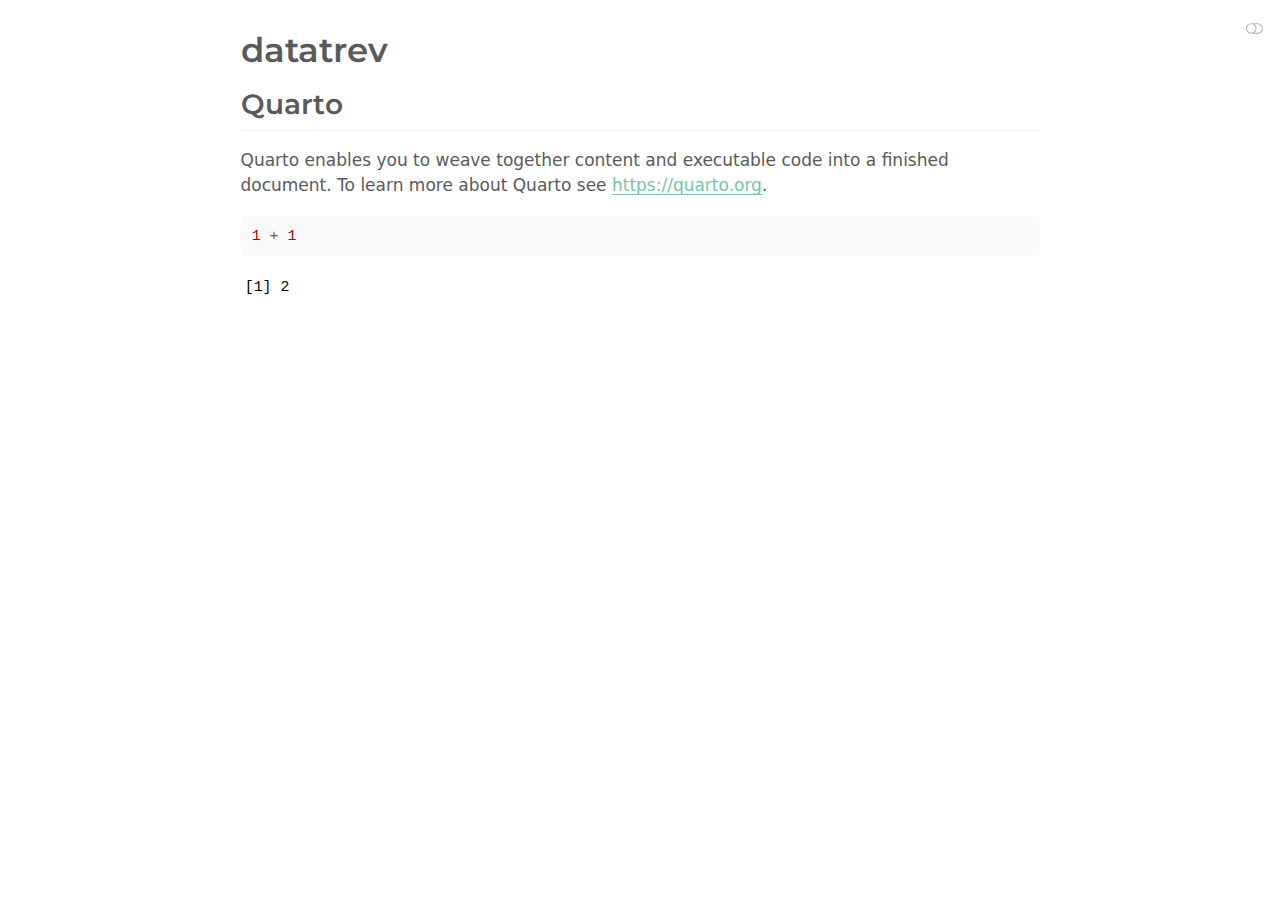
==== datatrev.html @ c45543c0 "Built site for gh-pages" ====
<!DOCTYPE html>
<html xmlns="http://www.w3.org/1999/xhtml" lang="en" xml:lang="en"><head>

<meta charset="utf-8">
<meta name="generator" content="quarto-1.4.553">

<meta name="viewport" content="width=device-width, initial-scale=1.0, user-scalable=yes">


<title>datatrev</title>
<style>
code{white-space: pre-wrap;}
span.smallcaps{font-variant: small-caps;}
div.columns{display: flex; gap: min(4vw, 1.5em);}
div.column{flex: auto; overflow-x: auto;}
div.hanging-indent{margin-left: 1.5em; text-indent: -1.5em;}
ul.task-list{list-style: none;}
ul.task-list li input[type="checkbox"] {
  width: 0.8em;
  margin: 0 0.8em 0.2em -1em; /* quarto-specific, see https://github.com/quarto-dev/quarto-cli/issues/4556 */ 
  vertical-align: middle;
}
/* CSS for syntax highlighting */
pre > code.sourceCode { white-space: pre; position: relative; }
pre > code.sourceCode > span { line-height: 1.25; }
pre > code.sourceCode > span:empty { height: 1.2em; }
.sourceCode { overflow: visible; }
code.sourceCode > span { color: inherit; text-decoration: inherit; }
div.sourceCode { margin: 1em 0; }
pre.sourceCode { margin: 0; }
@media screen {
div.sourceCode { overflow: auto; }
}
@media print {
pre > code.sourceCode { white-space: pre-wrap; }
pre > code.sourceCode > span { text-indent: -5em; padding-left: 5em; }
}
pre.numberSource code
  { counter-reset: source-line 0; }
pre.numberSource code > span
  { position: relative; left: -4em; counter-increment: source-line; }
pre.numberSource code > span > a:first-child::before
  { content: counter(source-line);
    position: relative; left: -1em; text-align: right; vertical-align: baseline;
    border: none; display: inline-block;
    -webkit-touch-callout: none; -webkit-user-select: none;
    -khtml-user-select: none; -moz-user-select: none;
    -ms-user-select: none; user-select: none;
    padding: 0 4px; width: 4em;
  }
pre.numberSource { margin-left: 3em;  padding-left: 4px; }
div.sourceCode
  {   }
@media screen {
pre > code.sourceCode > span > a:first-child::before { text-decoration: underline; }
}
</style>


<script src="site_libs/quarto-nav/quarto-nav.js"></script>
<script src="site_libs/clipboard/clipboard.min.js"></script>
<script src="site_libs/quarto-search/autocomplete.umd.js"></script>
<script src="site_libs/quarto-search/fuse.min.js"></script>
<script src="site_libs/quarto-search/quarto-search.js"></script>
<meta name="quarto:offset" content="./">
<script src="site_libs/quarto-html/quarto.js"></script>
<script src="site_libs/quarto-html/popper.min.js"></script>
<script src="site_libs/quarto-html/tippy.umd.min.js"></script>
<script src="site_libs/quarto-html/anchor.min.js"></script>
<link href="site_libs/quarto-html/tippy.css" rel="stylesheet">
<link href="site_libs/quarto-html/quarto-syntax-highlighting.css" rel="stylesheet" class="quarto-color-scheme" id="quarto-text-highlighting-styles">
<link href="site_libs/quarto-html/quarto-syntax-highlighting-dark.css" rel="prefetch" class="quarto-color-scheme quarto-color-alternate" id="quarto-text-highlighting-styles">
<script src="site_libs/bootstrap/bootstrap.min.js"></script>
<link href="site_libs/bootstrap/bootstrap-icons.css" rel="stylesheet">
<link href="site_libs/bootstrap/bootstrap.min.css" rel="stylesheet" class="quarto-color-scheme" id="quarto-bootstrap" data-mode="light">
<link href="site_libs/bootstrap/bootstrap-dark.min.css" rel="prefetch" class="quarto-color-scheme quarto-color-alternate" id="quarto-bootstrap" data-mode="dark">
<script id="quarto-search-options" type="application/json">{
  "location": "sidebar",
  "copy-button": false,
  "collapse-after": 3,
  "panel-placement": "start",
  "type": "textbox",
  "limit": 50,
  "keyboard-shortcut": [
    "f",
    "/",
    "s"
  ],
  "show-item-context": false,
  "language": {
    "search-no-results-text": "No results",
    "search-matching-documents-text": "matching documents",
    "search-copy-link-title": "Copy link to search",
    "search-hide-matches-text": "Hide additional matches",
    "search-more-match-text": "more match in this document",
    "search-more-matches-text": "more matches in this document",
    "search-clear-button-title": "Clear",
    "search-text-placeholder": "",
    "search-detached-cancel-button-title": "Cancel",
    "search-submit-button-title": "Submit",
    "search-label": "Search"
  }
}</script>


</head>

<body class="fullcontent">

<div id="quarto-search-results"></div>
<!-- content -->
<div id="quarto-content" class="quarto-container page-columns page-rows-contents page-layout-article">
<!-- sidebar -->
<!-- margin-sidebar -->
    
<!-- main -->
<main class="content" id="quarto-document-content">

<header id="title-block-header" class="quarto-title-block default">
<div class="quarto-title">
<h1 class="title">datatrev</h1>
</div>



<div class="quarto-title-meta">

    
  
    
  </div>
  


</header>


<section id="quarto" class="level2">
<h2 class="anchored" data-anchor-id="quarto">Quarto</h2>
<p>Quarto enables you to weave together content and executable code into a finished document. To learn more about Quarto see <a href="https://quarto.org" class="uri">https://quarto.org</a>.</p>
<div class="cell">
<div class="sourceCode cell-code" id="cb1"><pre class="sourceCode r code-with-copy"><code class="sourceCode r"><span id="cb1-1"><a href="#cb1-1" aria-hidden="true" tabindex="-1"></a><span class="dv">1</span> <span class="sc">+</span> <span class="dv">1</span></span></code><button title="Copy to Clipboard" class="code-copy-button"><i class="bi"></i></button></pre></div>
<div class="cell-output cell-output-stdout">
<pre><code>[1] 2</code></pre>
</div>
</div>


</section>

</main> <!-- /main -->
<script id="quarto-html-after-body" type="application/javascript">
window.document.addEventListener("DOMContentLoaded", function (event) {
  const toggleBodyColorMode = (bsSheetEl) => {
    const mode = bsSheetEl.getAttribute("data-mode");
    const bodyEl = window.document.querySelector("body");
    if (mode === "dark") {
      bodyEl.classList.add("quarto-dark");
      bodyEl.classList.remove("quarto-light");
    } else {
      bodyEl.classList.add("quarto-light");
      bodyEl.classList.remove("quarto-dark");
    }
  }
  const toggleBodyColorPrimary = () => {
    const bsSheetEl = window.document.querySelector("link#quarto-bootstrap");
    if (bsSheetEl) {
      toggleBodyColorMode(bsSheetEl);
    }
  }
  toggleBodyColorPrimary();  
  const disableStylesheet = (stylesheets) => {
    for (let i=0; i < stylesheets.length; i++) {
      const stylesheet = stylesheets[i];
      stylesheet.rel = 'prefetch';
    }
  }
  const enableStylesheet = (stylesheets) => {
    for (let i=0; i < stylesheets.length; i++) {
      const stylesheet = stylesheets[i];
      stylesheet.rel = 'stylesheet';
    }
  }
  const manageTransitions = (selector, allowTransitions) => {
    const els = window.document.querySelectorAll(selector);
    for (let i=0; i < els.length; i++) {
      const el = els[i];
      if (allowTransitions) {
        el.classList.remove('notransition');
      } else {
        el.classList.add('notransition');
      }
    }
  }
  const toggleGiscusIfUsed = (isAlternate, darkModeDefault) => {
    const baseTheme = document.querySelector('#giscus-base-theme')?.value ?? 'light';
    const alternateTheme = document.querySelector('#giscus-alt-theme')?.value ?? 'dark';
    let newTheme = '';
    if(darkModeDefault) {
      newTheme = isAlternate ? baseTheme : alternateTheme;
    } else {
      newTheme = isAlternate ? alternateTheme : baseTheme;
    }
    const changeGiscusTheme = () => {
      // From: https://github.com/giscus/giscus/issues/336
      const sendMessage = (message) => {
        const iframe = document.querySelector('iframe.giscus-frame');
        if (!iframe) return;
        iframe.contentWindow.postMessage({ giscus: message }, 'https://giscus.app');
      }
      sendMessage({
        setConfig: {
          theme: newTheme
        }
      });
    }
    const isGiscussLoaded = window.document.querySelector('iframe.giscus-frame') !== null;
    if (isGiscussLoaded) {
      changeGiscusTheme();
    }
  }
  const toggleColorMode = (alternate) => {
    // Switch the stylesheets
    const alternateStylesheets = window.document.querySelectorAll('link.quarto-color-scheme.quarto-color-alternate');
    manageTransitions('#quarto-margin-sidebar .nav-link', false);
    if (alternate) {
      enableStylesheet(alternateStylesheets);
      for (const sheetNode of alternateStylesheets) {
        if (sheetNode.id === "quarto-bootstrap") {
          toggleBodyColorMode(sheetNode);
        }
      }
    } else {
      disableStylesheet(alternateStylesheets);
      toggleBodyColorPrimary();
    }
    manageTransitions('#quarto-margin-sidebar .nav-link', true);
    // Switch the toggles
    const toggles = window.document.querySelectorAll('.quarto-color-scheme-toggle');
    for (let i=0; i < toggles.length; i++) {
      const toggle = toggles[i];
      if (toggle) {
        if (alternate) {
          toggle.classList.add("alternate");     
        } else {
          toggle.classList.remove("alternate");
        }
      }
    }
    // Hack to workaround the fact that safari doesn't
    // properly recolor the scrollbar when toggling (#1455)
    if (navigator.userAgent.indexOf('Safari') > 0 && navigator.userAgent.indexOf('Chrome') == -1) {
      manageTransitions("body", false);
      window.scrollTo(0, 1);
      setTimeout(() => {
        window.scrollTo(0, 0);
        manageTransitions("body", true);
      }, 40);  
    }
  }
  const isFileUrl = () => { 
    return window.location.protocol === 'file:';
  }
  const hasAlternateSentinel = () => {  
    let styleSentinel = getColorSchemeSentinel();
    if (styleSentinel !== null) {
      return styleSentinel === "alternate";
    } else {
      return false;
    }
  }
  const setStyleSentinel = (alternate) => {
    const value = alternate ? "alternate" : "default";
    if (!isFileUrl()) {
      window.localStorage.setItem("quarto-color-scheme", value);
    } else {
      localAlternateSentinel = value;
    }
  }
  const getColorSchemeSentinel = () => {
    if (!isFileUrl()) {
      const storageValue = window.localStorage.getItem("quarto-color-scheme");
      return storageValue != null ? storageValue : localAlternateSentinel;
    } else {
      return localAlternateSentinel;
    }
  }
  const darkModeDefault = false;
  let localAlternateSentinel = darkModeDefault ? 'alternate' : 'default';
  // Dark / light mode switch
  window.quartoToggleColorScheme = () => {
    // Read the current dark / light value 
    let toAlternate = !hasAlternateSentinel();
    toggleColorMode(toAlternate);
    setStyleSentinel(toAlternate);
    toggleGiscusIfUsed(toAlternate, darkModeDefault);
  };
  // Ensure there is a toggle, if there isn't float one in the top right
  if (window.document.querySelector('.quarto-color-scheme-toggle') === null) {
    const a = window.document.createElement('a');
    a.classList.add('top-right');
    a.classList.add('quarto-color-scheme-toggle');
    a.href = "";
    a.onclick = function() { try { window.quartoToggleColorScheme(); } catch {} return false; };
    const i = window.document.createElement("i");
    i.classList.add('bi');
    a.appendChild(i);
    window.document.body.appendChild(a);
  }
  // Switch to dark mode if need be
  if (hasAlternateSentinel()) {
    toggleColorMode(true);
  } else {
    toggleColorMode(false);
  }
  const icon = "";
  const anchorJS = new window.AnchorJS();
  anchorJS.options = {
    placement: 'right',
    icon: icon
  };
  anchorJS.add('.anchored');
  const isCodeAnnotation = (el) => {
    for (const clz of el.classList) {
      if (clz.startsWith('code-annotation-')) {                     
        return true;
      }
    }
    return false;
  }
  const clipboard = new window.ClipboardJS('.code-copy-button', {
    text: function(trigger) {
      const codeEl = trigger.previousElementSibling.cloneNode(true);
      for (const childEl of codeEl.children) {
        if (isCodeAnnotation(childEl)) {
          childEl.remove();
        }
      }
      return codeEl.innerText;
    }
  });
  clipboard.on('success', function(e) {
    // button target
    const button = e.trigger;
    // don't keep focus
    button.blur();
    // flash "checked"
    button.classList.add('code-copy-button-checked');
    var currentTitle = button.getAttribute("title");
    button.setAttribute("title", "Copied!");
    let tooltip;
    if (window.bootstrap) {
      button.setAttribute("data-bs-toggle", "tooltip");
      button.setAttribute("data-bs-placement", "left");
      button.setAttribute("data-bs-title", "Copied!");
      tooltip = new bootstrap.Tooltip(button, 
        { trigger: "manual", 
          customClass: "code-copy-button-tooltip",
          offset: [0, -8]});
      tooltip.show();    
    }
    setTimeout(function() {
      if (tooltip) {
        tooltip.hide();
        button.removeAttribute("data-bs-title");
        button.removeAttribute("data-bs-toggle");
        button.removeAttribute("data-bs-placement");
      }
      button.setAttribute("title", currentTitle);
      button.classList.remove('code-copy-button-checked');
    }, 1000);
    // clear code selection
    e.clearSelection();
  });
    var localhostRegex = new RegExp(/^(?:http|https):\/\/localhost\:?[0-9]*\//);
    var mailtoRegex = new RegExp(/^mailto:/);
      var filterRegex = new RegExp("https:\/\/LosChill\.github\.io\/datatrev\/");
    var isInternal = (href) => {
        return filterRegex.test(href) || localhostRegex.test(href) || mailtoRegex.test(href);
    }
    // Inspect non-navigation links and adorn them if external
 	var links = window.document.querySelectorAll('a[href]:not(.nav-link):not(.navbar-brand):not(.toc-action):not(.sidebar-link):not(.sidebar-item-toggle):not(.pagination-link):not(.no-external):not([aria-hidden]):not(.dropdown-item):not(.quarto-navigation-tool)');
    for (var i=0; i<links.length; i++) {
      const link = links[i];
      if (!isInternal(link.href)) {
        // undo the damage that might have been done by quarto-nav.js in the case of
        // links that we want to consider external
        if (link.dataset.originalHref !== undefined) {
          link.href = link.dataset.originalHref;
        }
      }
    }
  function tippyHover(el, contentFn, onTriggerFn, onUntriggerFn) {
    const config = {
      allowHTML: true,
      maxWidth: 500,
      delay: 100,
      arrow: false,
      appendTo: function(el) {
          return el.parentElement;
      },
      interactive: true,
      interactiveBorder: 10,
      theme: 'quarto',
      placement: 'bottom-start',
    };
    if (contentFn) {
      config.content = contentFn;
    }
    if (onTriggerFn) {
      config.onTrigger = onTriggerFn;
    }
    if (onUntriggerFn) {
      config.onUntrigger = onUntriggerFn;
    }
    window.tippy(el, config); 
  }
  const noterefs = window.document.querySelectorAll('a[role="doc-noteref"]');
  for (var i=0; i<noterefs.length; i++) {
    const ref = noterefs[i];
    tippyHover(ref, function() {
      // use id or data attribute instead here
      let href = ref.getAttribute('data-footnote-href') || ref.getAttribute('href');
      try { href = new URL(href).hash; } catch {}
      const id = href.replace(/^#\/?/, "");
      const note = window.document.getElementById(id);
      if (note) {
        return note.innerHTML;
      } else {
        return "";
      }
    });
  }
  const xrefs = window.document.querySelectorAll('a.quarto-xref');
  const processXRef = (id, note) => {
    // Strip column container classes
    const stripColumnClz = (el) => {
      el.classList.remove("page-full", "page-columns");
      if (el.children) {
        for (const child of el.children) {
          stripColumnClz(child);
        }
      }
    }
    stripColumnClz(note)
    if (id === null || id.startsWith('sec-')) {
      // Special case sections, only their first couple elements
      const container = document.createElement("div");
      if (note.children && note.children.length > 2) {
        container.appendChild(note.children[0].cloneNode(true));
        for (let i = 1; i < note.children.length; i++) {
          const child = note.children[i];
          if (child.tagName === "P" && child.innerText === "") {
            continue;
          } else {
            container.appendChild(child.cloneNode(true));
            break;
          }
        }
        if (window.Quarto?.typesetMath) {
          window.Quarto.typesetMath(container);
        }
        return container.innerHTML
      } else {
        if (window.Quarto?.typesetMath) {
          window.Quarto.typesetMath(note);
        }
        return note.innerHTML;
      }
    } else {
      // Remove any anchor links if they are present
      const anchorLink = note.querySelector('a.anchorjs-link');
      if (anchorLink) {
        anchorLink.remove();
      }
      if (window.Quarto?.typesetMath) {
        window.Quarto.typesetMath(note);
      }
      // TODO in 1.5, we should make sure this works without a callout special case
      if (note.classList.contains("callout")) {
        return note.outerHTML;
      } else {
        return note.innerHTML;
      }
    }
  }
  for (var i=0; i<xrefs.length; i++) {
    const xref = xrefs[i];
    tippyHover(xref, undefined, function(instance) {
      instance.disable();
      let url = xref.getAttribute('href');
      let hash = undefined; 
      if (url.startsWith('#')) {
        hash = url;
      } else {
        try { hash = new URL(url).hash; } catch {}
      }
      if (hash) {
        const id = hash.replace(/^#\/?/, "");
        const note = window.document.getElementById(id);
        if (note !== null) {
          try {
            const html = processXRef(id, note.cloneNode(true));
            instance.setContent(html);
          } finally {
            instance.enable();
            instance.show();
          }
        } else {
          // See if we can fetch this
          fetch(url.split('#')[0])
          .then(res => res.text())
          .then(html => {
            const parser = new DOMParser();
            const htmlDoc = parser.parseFromString(html, "text/html");
            const note = htmlDoc.getElementById(id);
            if (note !== null) {
              const html = processXRef(id, note);
              instance.setContent(html);
            } 
          }).finally(() => {
            instance.enable();
            instance.show();
          });
        }
      } else {
        // See if we can fetch a full url (with no hash to target)
        // This is a special case and we should probably do some content thinning / targeting
        fetch(url)
        .then(res => res.text())
        .then(html => {
          const parser = new DOMParser();
          const htmlDoc = parser.parseFromString(html, "text/html");
          const note = htmlDoc.querySelector('main.content');
          if (note !== null) {
            // This should only happen for chapter cross references
            // (since there is no id in the URL)
            // remove the first header
            if (note.children.length > 0 && note.children[0].tagName === "HEADER") {
              note.children[0].remove();
            }
            const html = processXRef(null, note);
            instance.setContent(html);
          } 
        }).finally(() => {
          instance.enable();
          instance.show();
        });
      }
    }, function(instance) {
    });
  }
      let selectedAnnoteEl;
      const selectorForAnnotation = ( cell, annotation) => {
        let cellAttr = 'data-code-cell="' + cell + '"';
        let lineAttr = 'data-code-annotation="' +  annotation + '"';
        const selector = 'span[' + cellAttr + '][' + lineAttr + ']';
        return selector;
      }
      const selectCodeLines = (annoteEl) => {
        const doc = window.document;
        const targetCell = annoteEl.getAttribute("data-target-cell");
        const targetAnnotation = annoteEl.getAttribute("data-target-annotation");
        const annoteSpan = window.document.querySelector(selectorForAnnotation(targetCell, targetAnnotation));
        const lines = annoteSpan.getAttribute("data-code-lines").split(",");
        const lineIds = lines.map((line) => {
          return targetCell + "-" + line;
        })
        let top = null;
        let height = null;
        let parent = null;
        if (lineIds.length > 0) {
            //compute the position of the single el (top and bottom and make a div)
            const el = window.document.getElementById(lineIds[0]);
            top = el.offsetTop;
            height = el.offsetHeight;
            parent = el.parentElement.parentElement;
          if (lineIds.length > 1) {
            const lastEl = window.document.getElementById(lineIds[lineIds.length - 1]);
            const bottom = lastEl.offsetTop + lastEl.offsetHeight;
            height = bottom - top;
          }
          if (top !== null && height !== null && parent !== null) {
            // cook up a div (if necessary) and position it 
            let div = window.document.getElementById("code-annotation-line-highlight");
            if (div === null) {
              div = window.document.createElement("div");
              div.setAttribute("id", "code-annotation-line-highlight");
              div.style.position = 'absolute';
              parent.appendChild(div);
            }
            div.style.top = top - 2 + "px";
            div.style.height = height + 4 + "px";
            div.style.left = 0;
            let gutterDiv = window.document.getElementById("code-annotation-line-highlight-gutter");
            if (gutterDiv === null) {
              gutterDiv = window.document.createElement("div");
              gutterDiv.setAttribute("id", "code-annotation-line-highlight-gutter");
              gutterDiv.style.position = 'absolute';
              const codeCell = window.document.getElementById(targetCell);
              const gutter = codeCell.querySelector('.code-annotation-gutter');
              gutter.appendChild(gutterDiv);
            }
            gutterDiv.style.top = top - 2 + "px";
            gutterDiv.style.height = height + 4 + "px";
          }
          selectedAnnoteEl = annoteEl;
        }
      };
      const unselectCodeLines = () => {
        const elementsIds = ["code-annotation-line-highlight", "code-annotation-line-highlight-gutter"];
        elementsIds.forEach((elId) => {
          const div = window.document.getElementById(elId);
          if (div) {
            div.remove();
          }
        });
        selectedAnnoteEl = undefined;
      };
        // Handle positioning of the toggle
    window.addEventListener(
      "resize",
      throttle(() => {
        elRect = undefined;
        if (selectedAnnoteEl) {
          selectCodeLines(selectedAnnoteEl);
        }
      }, 10)
    );
    function throttle(fn, ms) {
    let throttle = false;
    let timer;
      return (...args) => {
        if(!throttle) { // first call gets through
            fn.apply(this, args);
            throttle = true;
        } else { // all the others get throttled
            if(timer) clearTimeout(timer); // cancel #2
            timer = setTimeout(() => {
              fn.apply(this, args);
              timer = throttle = false;
            }, ms);
        }
      };
    }
      // Attach click handler to the DT
      const annoteDls = window.document.querySelectorAll('dt[data-target-cell]');
      for (const annoteDlNode of annoteDls) {
        annoteDlNode.addEventListener('click', (event) => {
          const clickedEl = event.target;
          if (clickedEl !== selectedAnnoteEl) {
            unselectCodeLines();
            const activeEl = window.document.querySelector('dt[data-target-cell].code-annotation-active');
            if (activeEl) {
              activeEl.classList.remove('code-annotation-active');
            }
            selectCodeLines(clickedEl);
            clickedEl.classList.add('code-annotation-active');
          } else {
            // Unselect the line
            unselectCodeLines();
            clickedEl.classList.remove('code-annotation-active');
          }
        });
      }
  const findCites = (el) => {
    const parentEl = el.parentElement;
    if (parentEl) {
      const cites = parentEl.dataset.cites;
      if (cites) {
        return {
          el,
          cites: cites.split(' ')
        };
      } else {
        return findCites(el.parentElement)
      }
    } else {
      return undefined;
    }
  };
  var bibliorefs = window.document.querySelectorAll('a[role="doc-biblioref"]');
  for (var i=0; i<bibliorefs.length; i++) {
    const ref = bibliorefs[i];
    const citeInfo = findCites(ref);
    if (citeInfo) {
      tippyHover(citeInfo.el, function() {
        var popup = window.document.createElement('div');
        citeInfo.cites.forEach(function(cite) {
          var citeDiv = window.document.createElement('div');
          citeDiv.classList.add('hanging-indent');
          citeDiv.classList.add('csl-entry');
          var biblioDiv = window.document.getElementById('ref-' + cite);
          if (biblioDiv) {
            citeDiv.innerHTML = biblioDiv.innerHTML;
          }
          popup.appendChild(citeDiv);
        });
        return popup.innerHTML;
      });
    }
  }
});
</script>
</div> <!-- /content -->




</body></html>
---- site_libs/quarto-html/tippy.css ----
.tippy-box[data-animation=fade][data-state=hidden]{opacity:0}[data-tippy-root]{max-width:calc(100vw - 10px)}.tippy-box{position:relative;background-color:#333;color:#fff;border-radius:4px;font-size:14px;line-height:1.4;white-space:normal;outline:0;transition-property:transform,visibility,opacity}.tippy-box[data-placement^=top]>.tippy-arrow{bottom:0}.tippy-box[data-placement^=top]>.tippy-arrow:before{bottom:-7px;left:0;border-width:8px 8px 0;border-top-color:initial;transform-origin:center top}.tippy-box[data-placement^=bottom]>.tippy-arrow{top:0}.tippy-box[data-placement^=bottom]>.tippy-arrow:before{top:-7px;left:0;border-width:0 8px 8px;border-bottom-color:initial;transform-origin:center bottom}.tippy-box[data-placement^=left]>.tippy-arrow{right:0}.tippy-box[data-placement^=left]>.tippy-arrow:before{border-width:8px 0 8px 8px;border-left-color:initial;right:-7px;transform-origin:center left}.tippy-box[data-placement^=right]>.tippy-arrow{left:0}.tippy-box[data-placement^=right]>.tippy-arrow:before{left:-7px;border-width:8px 8px 8px 0;border-right-color:initial;transform-origin:center right}.tippy-box[data-inertia][data-state=visible]{transition-timing-function:cubic-bezier(.54,1.5,.38,1.11)}.tippy-arrow{width:16px;height:16px;color:#333}.tippy-arrow:before{content:"";position:absolute;border-color:transparent;border-style:solid}.tippy-content{position:relative;padding:5px 9px;z-index:1}
---- site_libs/quarto-html/quarto-syntax-highlighting.css ----
/* quarto syntax highlight colors */
:root {
  --quarto-hl-ot-color: #003B4F;
  --quarto-hl-at-color: #657422;
  --quarto-hl-ss-color: #20794D;
  --quarto-hl-an-color: #5E5E5E;
  --quarto-hl-fu-color: #4758AB;
  --quarto-hl-st-color: #20794D;
  --quarto-hl-cf-color: #003B4F;
  --quarto-hl-op-color: #5E5E5E;
  --quarto-hl-er-color: #AD0000;
  --quarto-hl-bn-color: #AD0000;
  --quarto-hl-al-color: #AD0000;
  --quarto-hl-va-color: #111111;
  --quarto-hl-bu-color: inherit;
  --quarto-hl-ex-color: inherit;
  --quarto-hl-pp-color: #AD0000;
  --quarto-hl-in-color: #5E5E5E;
  --quarto-hl-vs-color: #20794D;
  --quarto-hl-wa-color: #5E5E5E;
  --quarto-hl-do-color: #5E5E5E;
  --quarto-hl-im-color: #00769E;
  --quarto-hl-ch-color: #20794D;
  --quarto-hl-dt-color: #AD0000;
  --quarto-hl-fl-color: #AD0000;
  --quarto-hl-co-color: #5E5E5E;
  --quarto-hl-cv-color: #5E5E5E;
  --quarto-hl-cn-color: #8f5902;
  --quarto-hl-sc-color: #5E5E5E;
  --quarto-hl-dv-color: #AD0000;
  --quarto-hl-kw-color: #003B4F;
}

/* other quarto variables */
:root {
  --quarto-font-monospace: SFMono-Regular, Menlo, Monaco, Consolas, "Liberation Mono", "Courier New", monospace;
}

pre > code.sourceCode > span {
  color: #003B4F;
}

code span {
  color: #003B4F;
}

code.sourceCode > span {
  color: #003B4F;
}

div.sourceCode,
div.sourceCode pre.sourceCode {
  color: #003B4F;
}

code span.ot {
  color: #003B4F;
  font-style: inherit;
}

code span.at {
  color: #657422;
  font-style: inherit;
}

code span.ss {
  color: #20794D;
  font-style: inherit;
}

code span.an {
  color: #5E5E5E;
  font-style: inherit;
}

code span.fu {
  color: #4758AB;
  font-style: inherit;
}

code span.st {
  color: #20794D;
  font-style: inherit;
}

code span.cf {
  color: #003B4F;
  font-style: inherit;
}

code span.op {
  color: #5E5E5E;
  font-style: inherit;
}

code span.er {
  color: #AD0000;
  font-style: inherit;
}

code span.bn {
  color: #AD0000;
  font-style: inherit;
}

code span.al {
  color: #AD0000;
  font-style: inherit;
}

code span.va {
  color: #111111;
  font-style: inherit;
}

code span.bu {
  font-style: inherit;
}

code span.ex {
  font-style: inherit;
}

code span.pp {
  color: #AD0000;
  font-style: inherit;
}

code span.in {
  color: #5E5E5E;
  font-style: inherit;
}

code span.vs {
  color: #20794D;
  font-style: inherit;
}

code span.wa {
  color: #5E5E5E;
  font-style: italic;
}

code span.do {
  color: #5E5E5E;
  font-style: italic;
}

code span.im {
  color: #00769E;
  font-style: inherit;
}

code span.ch {
  color: #20794D;
  font-style: inherit;
}

code span.dt {
  color: #AD0000;
  font-style: inherit;
}

code span.fl {
  color: #AD0000;
  font-style: inherit;
}

code span.co {
  color: #5E5E5E;
  font-style: inherit;
}

code span.cv {
  color: #5E5E5E;
  font-style: italic;
}

code span.cn {
  color: #8f5902;
  font-style: inherit;
}

code span.sc {
  color: #5E5E5E;
  font-style: inherit;
}

code span.dv {
  color: #AD0000;
  font-style: inherit;
}

code span.kw {
  color: #003B4F;
  font-style: inherit;
}

.prevent-inlining {
  content: "</";
}

/*# sourceMappingURL=debc5d5d77c3f9108843748ff7464032.css.map */
---- site_libs/quarto-html/quarto-syntax-highlighting-dark.css ----
/* quarto syntax highlight colors */
:root {
  --quarto-hl-al-color: #f07178;
  --quarto-hl-an-color: #d4d0ab;
  --quarto-hl-at-color: #00e0e0;
  --quarto-hl-bn-color: #d4d0ab;
  --quarto-hl-bu-color: #abe338;
  --quarto-hl-ch-color: #abe338;
  --quarto-hl-co-color: #f8f8f2;
  --quarto-hl-cv-color: #ffd700;
  --quarto-hl-cn-color: #ffd700;
  --quarto-hl-cf-color: #ffa07a;
  --quarto-hl-dt-color: #ffa07a;
  --quarto-hl-dv-color: #d4d0ab;
  --quarto-hl-do-color: #f8f8f2;
  --quarto-hl-er-color: #f07178;
  --quarto-hl-ex-color: #00e0e0;
  --quarto-hl-fl-color: #d4d0ab;
  --quarto-hl-fu-color: #ffa07a;
  --quarto-hl-im-color: #abe338;
  --quarto-hl-in-color: #d4d0ab;
  --quarto-hl-kw-color: #ffa07a;
  --quarto-hl-op-color: #ffa07a;
  --quarto-hl-ot-color: #00e0e0;
  --quarto-hl-pp-color: #dcc6e0;
  --quarto-hl-re-color: #00e0e0;
  --quarto-hl-sc-color: #abe338;
  --quarto-hl-ss-color: #abe338;
  --quarto-hl-st-color: #abe338;
  --quarto-hl-va-color: #00e0e0;
  --quarto-hl-vs-color: #abe338;
  --quarto-hl-wa-color: #dcc6e0;
}

/* other quarto variables */
:root {
  --quarto-font-monospace: SFMono-Regular, Menlo, Monaco, Consolas, "Liberation Mono", "Courier New", monospace;
}

code span.al {
  background-color: #2a0f15;
  font-weight: bold;
  color: #f07178;
}

code span.an {
  color: #d4d0ab;
}

code span.at {
  color: #00e0e0;
}

code span.bn {
  color: #d4d0ab;
}

code span.bu {
  color: #abe338;
}

code span.ch {
  color: #abe338;
}

code span.co {
  font-style: italic;
  color: #f8f8f2;
}

code span.cv {
  color: #ffd700;
}

code span.cn {
  color: #ffd700;
}

code span.cf {
  font-weight: bold;
  color: #ffa07a;
}

code span.dt {
  color: #ffa07a;
}

code span.dv {
  color: #d4d0ab;
}

code span.do {
  color: #f8f8f2;
}

code span.er {
  color: #f07178;
  text-decoration: underline;
}

code span.ex {
  font-weight: bold;
  color: #00e0e0;
}

code span.fl {
  color: #d4d0ab;
}

code span.fu {
  color: #ffa07a;
}

code span.im {
  color: #abe338;
}

code span.in {
  color: #d4d0ab;
}

code span.kw {
  font-weight: bold;
  color: #ffa07a;
}

pre > code.sourceCode > span {
  color: #f8f8f2;
}

code span {
  color: #f8f8f2;
}

code.sourceCode > span {
  color: #f8f8f2;
}

div.sourceCode,
div.sourceCode pre.sourceCode {
  color: #f8f8f2;
}

code span.op {
  color: #ffa07a;
}

code span.ot {
  color: #00e0e0;
}

code span.pp {
  color: #dcc6e0;
}

code span.re {
  background-color: #f8f8f2;
  color: #00e0e0;
}

code span.sc {
  color: #abe338;
}

code span.ss {
  color: #abe338;
}

code span.st {
  color: #abe338;
}

code span.va {
  color: #00e0e0;
}

code span.vs {
  color: #abe338;
}

code span.wa {
  color: #dcc6e0;
}

.prevent-inlining {
  content: "</";
}

/*# sourceMappingURL=935a306eefa94366c21e1a970dddb765.css.map */
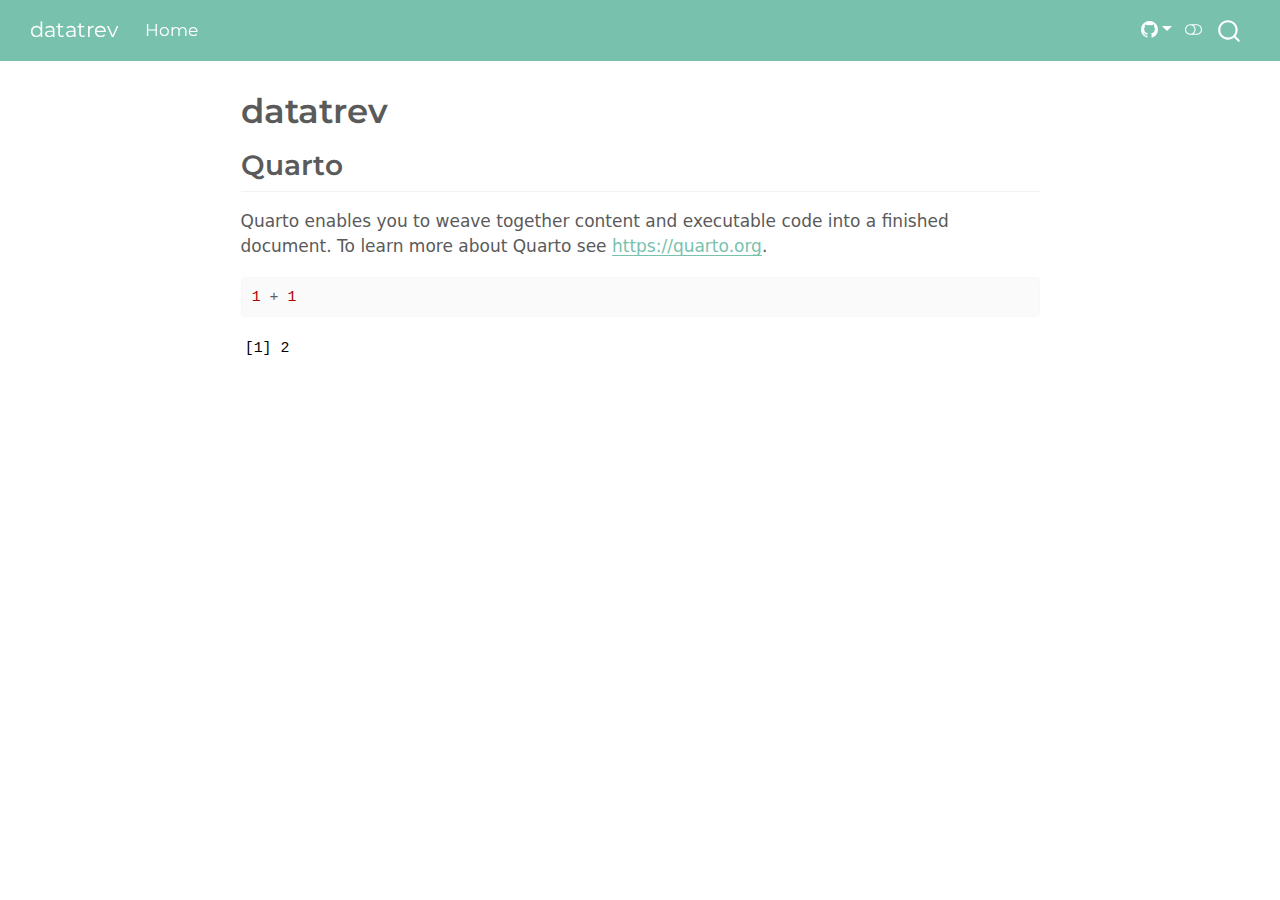
==== commit c51451ba: "Built site for gh-pages" ====
--- a/datatrev.html
+++ b/datatrev.html
@@ -58,6 +58,7 @@
 
 
 <script src="site_libs/quarto-nav/quarto-nav.js"></script>
+<script src="site_libs/quarto-nav/headroom.min.js"></script>
 <script src="site_libs/clipboard/clipboard.min.js"></script>
 <script src="site_libs/quarto-search/autocomplete.umd.js"></script>
 <script src="site_libs/quarto-search/fuse.min.js"></script>
@@ -75,11 +76,11 @@
 <link href="site_libs/bootstrap/bootstrap.min.css" rel="stylesheet" class="quarto-color-scheme" id="quarto-bootstrap" data-mode="light">
 <link href="site_libs/bootstrap/bootstrap-dark.min.css" rel="prefetch" class="quarto-color-scheme quarto-color-alternate" id="quarto-bootstrap" data-mode="dark">
 <script id="quarto-search-options" type="application/json">{
-  "location": "sidebar",
+  "location": "navbar",
   "copy-button": false,
   "collapse-after": 3,
-  "panel-placement": "start",
-  "type": "textbox",
+  "panel-placement": "end",
+  "type": "overlay",
   "limit": 50,
   "keyboard-shortcut": [
     "f",
@@ -105,11 +106,52 @@
 
 </head>
 
-<body class="fullcontent">
+<body class="nav-fixed fullcontent">
 
 <div id="quarto-search-results"></div>
+  <header id="quarto-header" class="headroom fixed-top">
+    <nav class="navbar navbar-expand-lg " data-bs-theme="dark">
+      <div class="navbar-container container-fluid">
+      <div class="navbar-brand-container mx-auto">
+    <a class="navbar-brand" href="./index.html">
+    <span class="navbar-title">datatrev</span>
+    </a>
+  </div>
+            <div id="quarto-search" class="" title="Search"></div>
+          <button class="navbar-toggler" type="button" data-bs-toggle="collapse" data-bs-target="#navbarCollapse" aria-controls="navbarCollapse" aria-expanded="false" aria-label="Toggle navigation" onclick="if (window.quartoToggleHeadroom) { window.quartoToggleHeadroom(); }">
+  <span class="navbar-toggler-icon"></span>
+</button>
+          <div class="collapse navbar-collapse" id="navbarCollapse">
+            <ul class="navbar-nav navbar-nav-scroll me-auto">
+  <li class="nav-item">
+    <a class="nav-link" href="./index.html"> 
+<span class="menu-text">Home</span></a>
+  </li>  
+</ul>
+          </div> <!-- /navcollapse -->
+          <div class="quarto-navbar-tools">
+    <div class="dropdown">
+      <a href="" title="" id="quarto-navigation-tool-dropdown-0" class="quarto-navigation-tool dropdown-toggle px-1" data-bs-toggle="dropdown" aria-expanded="false" aria-label=""><i class="bi bi-github"></i></a>
+      <ul class="dropdown-menu" aria-labelledby="quarto-navigation-tool-dropdown-0">
+          <li>
+            <a class="dropdown-item quarto-navbar-tools-item" href="https://github.com/LosChill">
+            Los_Chill
+            </a>
+          </li>
+          <li>
+            <a class="dropdown-item quarto-navbar-tools-item" href="https://www.pendras.com">
+            Trevor Pendras
+            </a>
+          </li>
+      </ul>
+    </div>
+  <a href="" class="quarto-color-scheme-toggle quarto-navigation-tool  px-1" onclick="window.quartoToggleColorScheme(); return false;" title="Toggle dark mode"><i class="bi"></i></a>
+</div>
+      </div> <!-- /container-fluid -->
+    </nav>
+</header>
 <!-- content -->
-<div id="quarto-content" class="quarto-container page-columns page-rows-contents page-layout-article">
+<div id="quarto-content" class="quarto-container page-columns page-rows-contents page-layout-article page-navbar">
 <!-- sidebar -->
 <!-- margin-sidebar -->
     
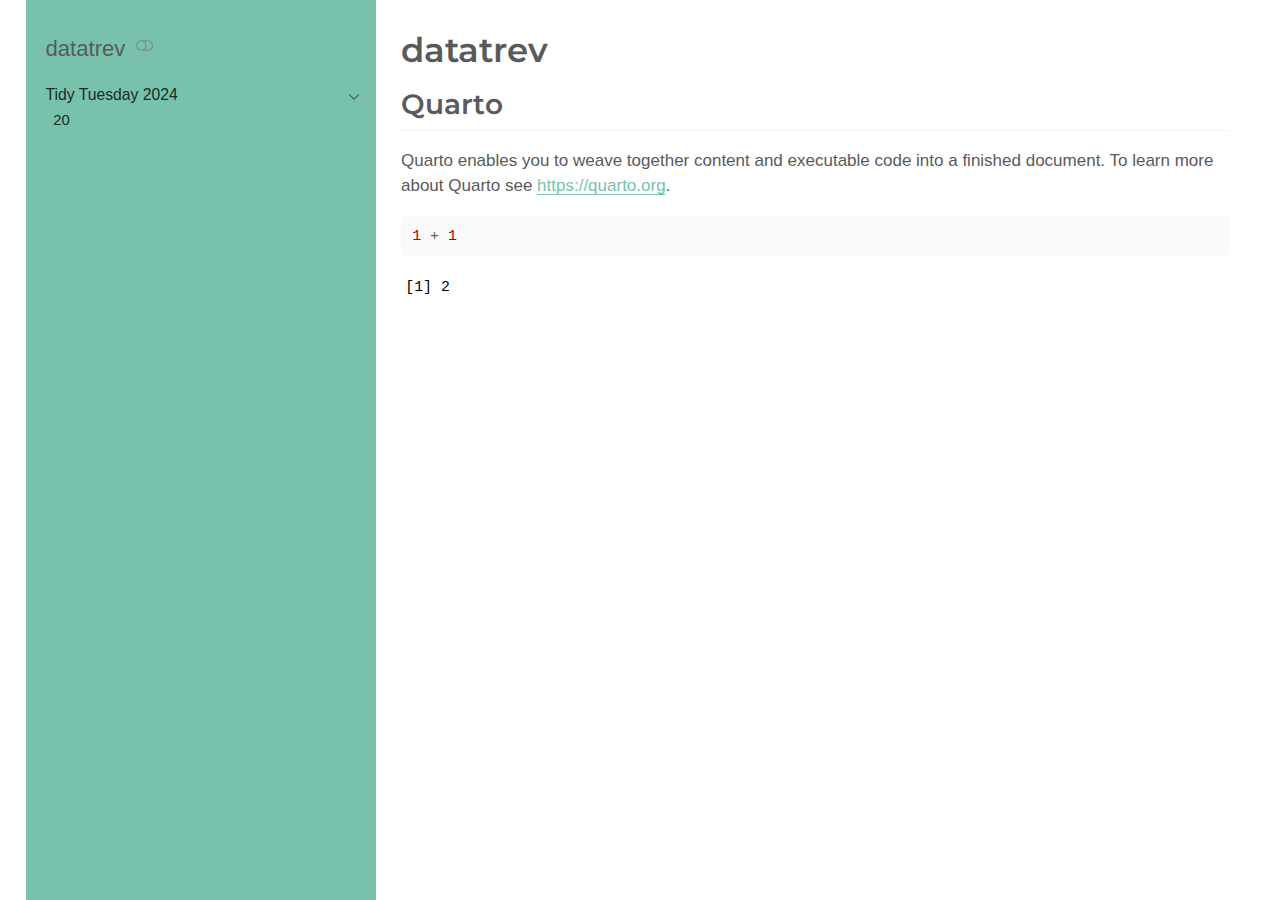
==== commit 9625bf2c: "Built site for gh-pages" ====
--- a/datatrev.html
+++ b/datatrev.html
@@ -76,11 +76,11 @@
 <link href="site_libs/bootstrap/bootstrap.min.css" rel="stylesheet" class="quarto-color-scheme" id="quarto-bootstrap" data-mode="light">
 <link href="site_libs/bootstrap/bootstrap-dark.min.css" rel="prefetch" class="quarto-color-scheme quarto-color-alternate" id="quarto-bootstrap" data-mode="dark">
 <script id="quarto-search-options" type="application/json">{
-  "location": "navbar",
+  "location": "sidebar",
   "copy-button": false,
   "collapse-after": 3,
-  "panel-placement": "end",
-  "type": "overlay",
+  "panel-placement": "start",
+  "type": "textbox",
   "limit": 50,
   "keyboard-shortcut": [
     "f",
@@ -106,53 +106,58 @@
 
 </head>
 
-<body class="nav-fixed fullcontent">
+<body class="nav-sidebar floating fullcontent">
 
 <div id="quarto-search-results"></div>
   <header id="quarto-header" class="headroom fixed-top">
-    <nav class="navbar navbar-expand-lg " data-bs-theme="dark">
-      <div class="navbar-container container-fluid">
-      <div class="navbar-brand-container mx-auto">
-    <a class="navbar-brand" href="./index.html">
-    <span class="navbar-title">datatrev</span>
-    </a>
-  </div>
-            <div id="quarto-search" class="" title="Search"></div>
-          <button class="navbar-toggler" type="button" data-bs-toggle="collapse" data-bs-target="#navbarCollapse" aria-controls="navbarCollapse" aria-expanded="false" aria-label="Toggle navigation" onclick="if (window.quartoToggleHeadroom) { window.quartoToggleHeadroom(); }">
-  <span class="navbar-toggler-icon"></span>
-</button>
-          <div class="collapse navbar-collapse" id="navbarCollapse">
-            <ul class="navbar-nav navbar-nav-scroll me-auto">
-  <li class="nav-item">
-    <a class="nav-link" href="./index.html"> 
-<span class="menu-text">Home</span></a>
-  </li>  
-</ul>
-          </div> <!-- /navcollapse -->
-          <div class="quarto-navbar-tools">
-    <div class="dropdown">
-      <a href="" title="" id="quarto-navigation-tool-dropdown-0" class="quarto-navigation-tool dropdown-toggle px-1" data-bs-toggle="dropdown" aria-expanded="false" aria-label=""><i class="bi bi-github"></i></a>
-      <ul class="dropdown-menu" aria-labelledby="quarto-navigation-tool-dropdown-0">
-          <li>
-            <a class="dropdown-item quarto-navbar-tools-item" href="https://github.com/LosChill">
-            Los_Chill
-            </a>
-          </li>
-          <li>
-            <a class="dropdown-item quarto-navbar-tools-item" href="https://www.pendras.com">
-            Trevor Pendras
-            </a>
-          </li>
-      </ul>
+  <nav class="quarto-secondary-nav">
+    <div class="container-fluid d-flex">
+      <button type="button" class="quarto-btn-toggle btn" data-bs-toggle="collapse" data-bs-target=".quarto-sidebar-collapse-item" aria-controls="quarto-sidebar" aria-expanded="false" aria-label="Toggle sidebar navigation" onclick="if (window.quartoToggleHeadroom) { window.quartoToggleHeadroom(); }">
+        <i class="bi bi-layout-text-sidebar-reverse"></i>
+      </button>
+        <nav class="quarto-page-breadcrumbs" aria-label="breadcrumb"><ol class="breadcrumb"><li class="breadcrumb-item">
+      datatrev
+      </li></ol></nav>
+        <a class="flex-grow-1" role="button" data-bs-toggle="collapse" data-bs-target=".quarto-sidebar-collapse-item" aria-controls="quarto-sidebar" aria-expanded="false" aria-label="Toggle sidebar navigation" onclick="if (window.quartoToggleHeadroom) { window.quartoToggleHeadroom(); }">      
+        </a>
     </div>
+  </nav>
+</header>
+<!-- content -->
+<div id="quarto-content" class="quarto-container page-columns page-rows-contents page-layout-article">
+<!-- sidebar -->
+  <nav id="quarto-sidebar" class="sidebar collapse collapse-horizontal quarto-sidebar-collapse-item sidebar-navigation floating overflow-auto">
+    <div class="pt-lg-2 mt-2 text-left sidebar-header">
+    <div class="sidebar-title mb-0 py-0">
+      <a href="./">datatrev</a> 
+        <div class="sidebar-tools-main">
   <a href="" class="quarto-color-scheme-toggle quarto-navigation-tool  px-1" onclick="window.quartoToggleColorScheme(); return false;" title="Toggle dark mode"><i class="bi"></i></a>
 </div>
-      </div> <!-- /container-fluid -->
-    </nav>
-</header>
-<!-- content -->
-<div id="quarto-content" class="quarto-container page-columns page-rows-contents page-layout-article page-navbar">
-<!-- sidebar -->
+    </div>
+      </div>
+    <div class="sidebar-menu-container"> 
+    <ul class="list-unstyled mt-1">
+        <li class="sidebar-item sidebar-item-section">
+      <div class="sidebar-item-container"> 
+            <a class="sidebar-item-text sidebar-link text-start" data-bs-toggle="collapse" data-bs-target="#quarto-sidebar-section-1" aria-expanded="true">
+ <span class="menu-text">Tidy Tuesday 2024</span></a>
+          <a class="sidebar-item-toggle text-start" data-bs-toggle="collapse" data-bs-target="#quarto-sidebar-section-1" aria-expanded="true" aria-label="Toggle section">
+            <i class="bi bi-chevron-right ms-2"></i>
+          </a> 
+      </div>
+      <ul id="quarto-sidebar-section-1" class="collapse list-unstyled sidebar-section depth1 show">  
+          <li class="sidebar-item">
+  <div class="sidebar-item-container"> 
+  <a href="./tidytuesday2024/tidy20.html" class="sidebar-item-text sidebar-link">
+ <span class="menu-text">20</span></a>
+  </div>
+</li>
+      </ul>
+  </li>
+    </ul>
+    </div>
+</nav>
+<div id="quarto-sidebar-glass" class="quarto-sidebar-collapse-item" data-bs-toggle="collapse" data-bs-target=".quarto-sidebar-collapse-item"></div>
 <!-- margin-sidebar -->
     
 <!-- main -->
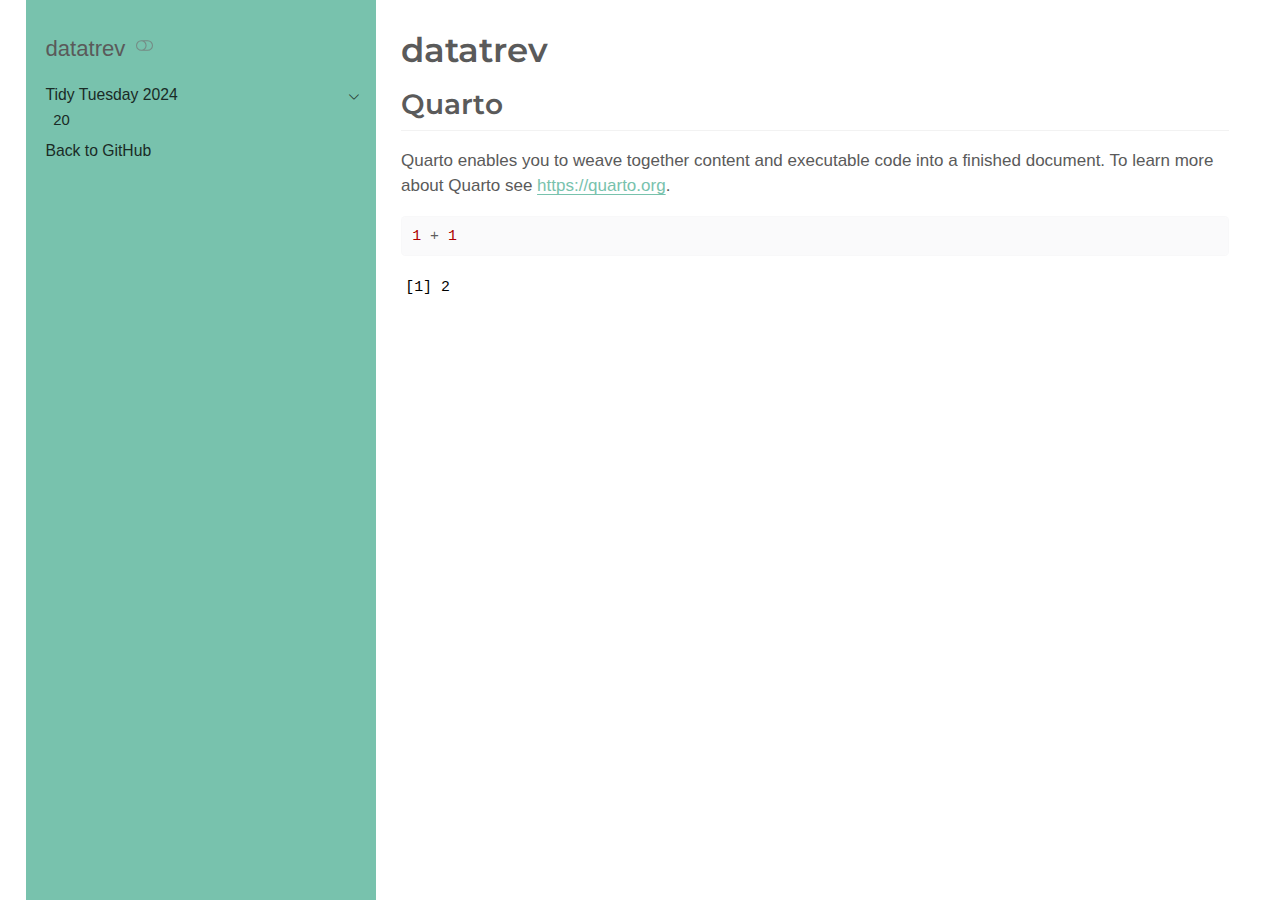
==== commit 70754635: "Built site for gh-pages" ====
--- a/datatrev.html
+++ b/datatrev.html
@@ -154,6 +154,12 @@
 </li>
       </ul>
   </li>
+        <li class="sidebar-item">
+  <div class="sidebar-item-container"> 
+  <a href="https://github.com/LosChill/" class="sidebar-item-text sidebar-link">
+ <span class="menu-text">Back to GitHub</span></a>
+  </div>
+</li>
     </ul>
     </div>
 </nav>
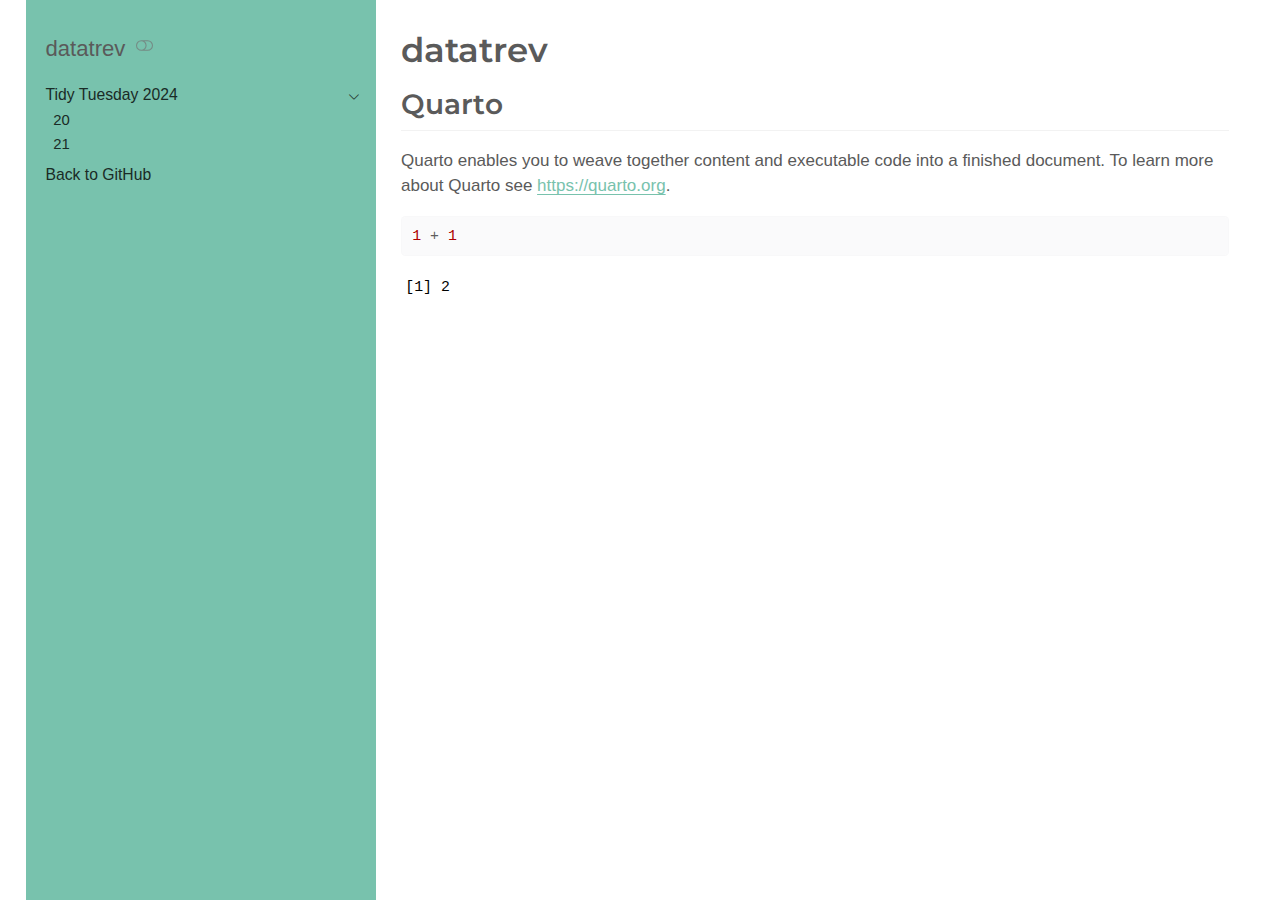
==== commit af12ab8c: "Built site for gh-pages" ====
--- a/datatrev.html
+++ b/datatrev.html
@@ -2,7 +2,7 @@
 <html xmlns="http://www.w3.org/1999/xhtml" lang="en" xml:lang="en"><head>
 
 <meta charset="utf-8">
-<meta name="generator" content="quarto-1.4.553">
+<meta name="generator" content="quarto-1.4.555">
 
 <meta name="viewport" content="width=device-width, initial-scale=1.0, user-scalable=yes">
 
@@ -150,6 +150,12 @@
   <div class="sidebar-item-container"> 
   <a href="./tidytuesday2024/tidy20.html" class="sidebar-item-text sidebar-link">
  <span class="menu-text">20</span></a>
+  </div>
+</li>
+          <li class="sidebar-item">
+  <div class="sidebar-item-container"> 
+  <a href="./tidytuesday2024/tidy21.html" class="sidebar-item-text sidebar-link">
+ <span class="menu-text">21</span></a>
   </div>
 </li>
       </ul>
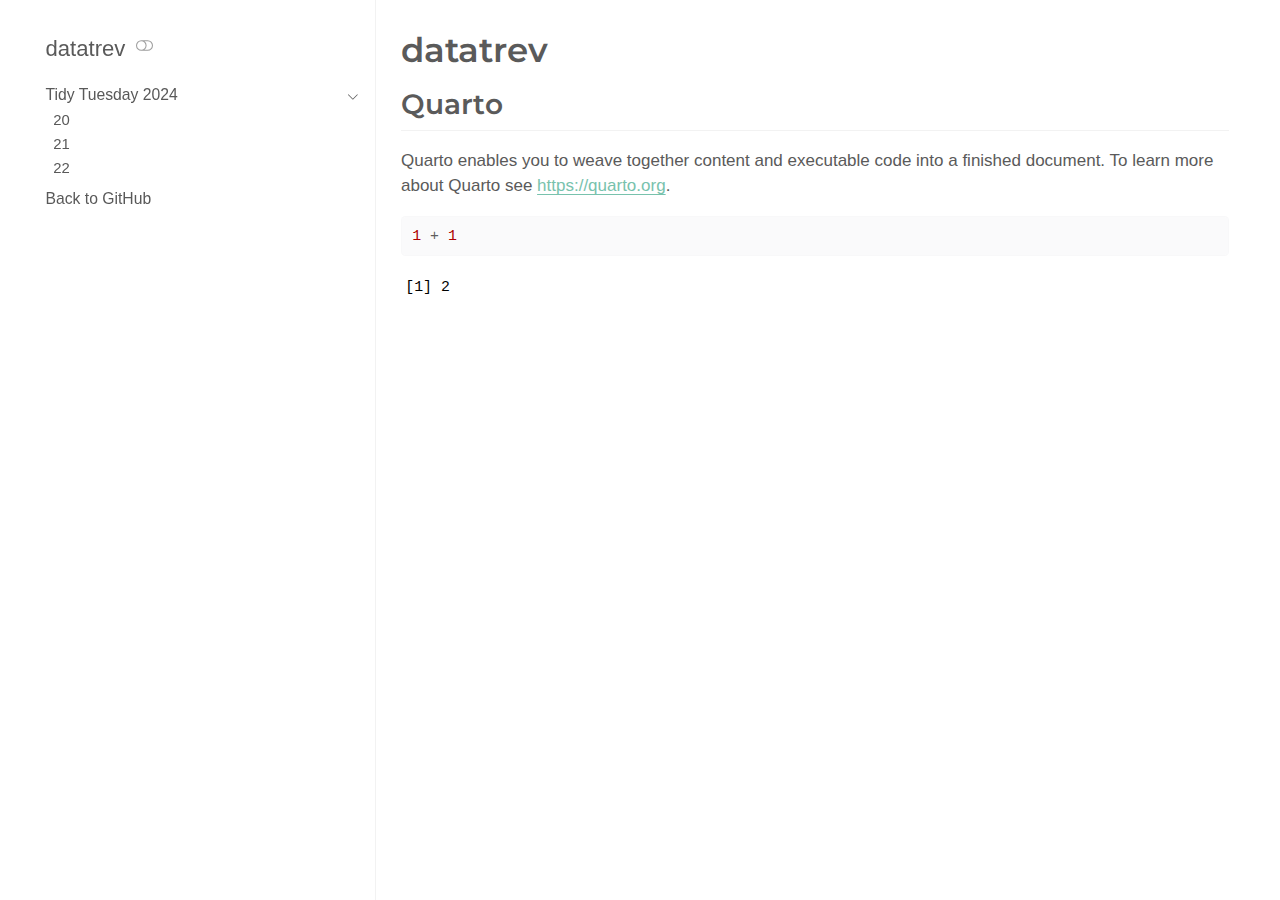
==== commit c4dd5e18: "Built site for gh-pages" ====
--- a/datatrev.html
+++ b/datatrev.html
@@ -158,6 +158,12 @@
  <span class="menu-text">21</span></a>
   </div>
 </li>
+          <li class="sidebar-item">
+  <div class="sidebar-item-container"> 
+  <a href="./tidytuesday2024/tidy22.html" class="sidebar-item-text sidebar-link">
+ <span class="menu-text">22</span></a>
+  </div>
+</li>
       </ul>
   </li>
         <li class="sidebar-item">
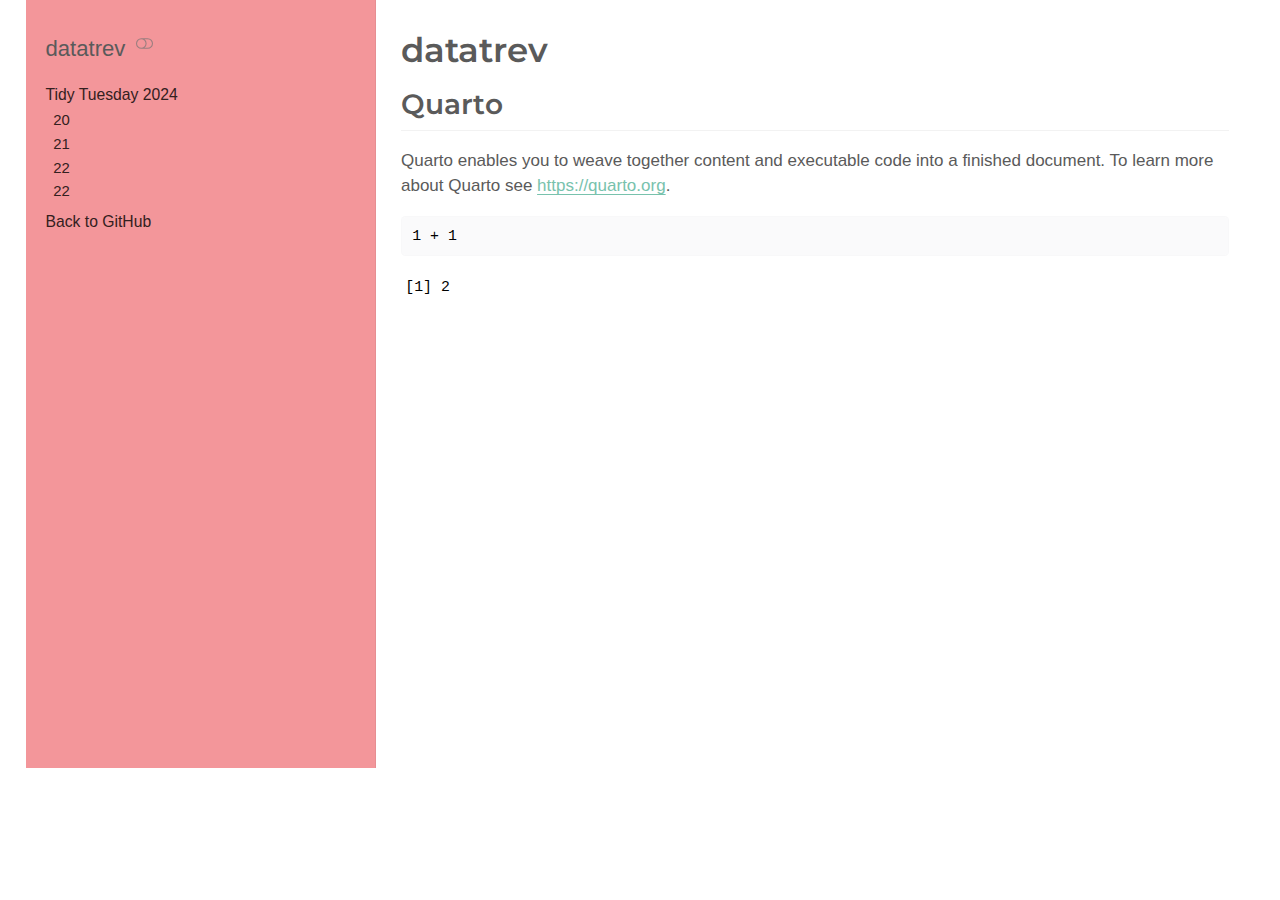
==== commit 02d58a2f: "Built site for gh-pages" ====
--- a/datatrev.html
+++ b/datatrev.html
@@ -164,6 +164,12 @@
  <span class="menu-text">22</span></a>
   </div>
 </li>
+          <li class="sidebar-item">
+  <div class="sidebar-item-container"> 
+  <a href="./tidytuesday2024/tidy23.html" class="sidebar-item-text sidebar-link">
+ <span class="menu-text">22</span></a>
+  </div>
+</li>
       </ul>
   </li>
         <li class="sidebar-item">
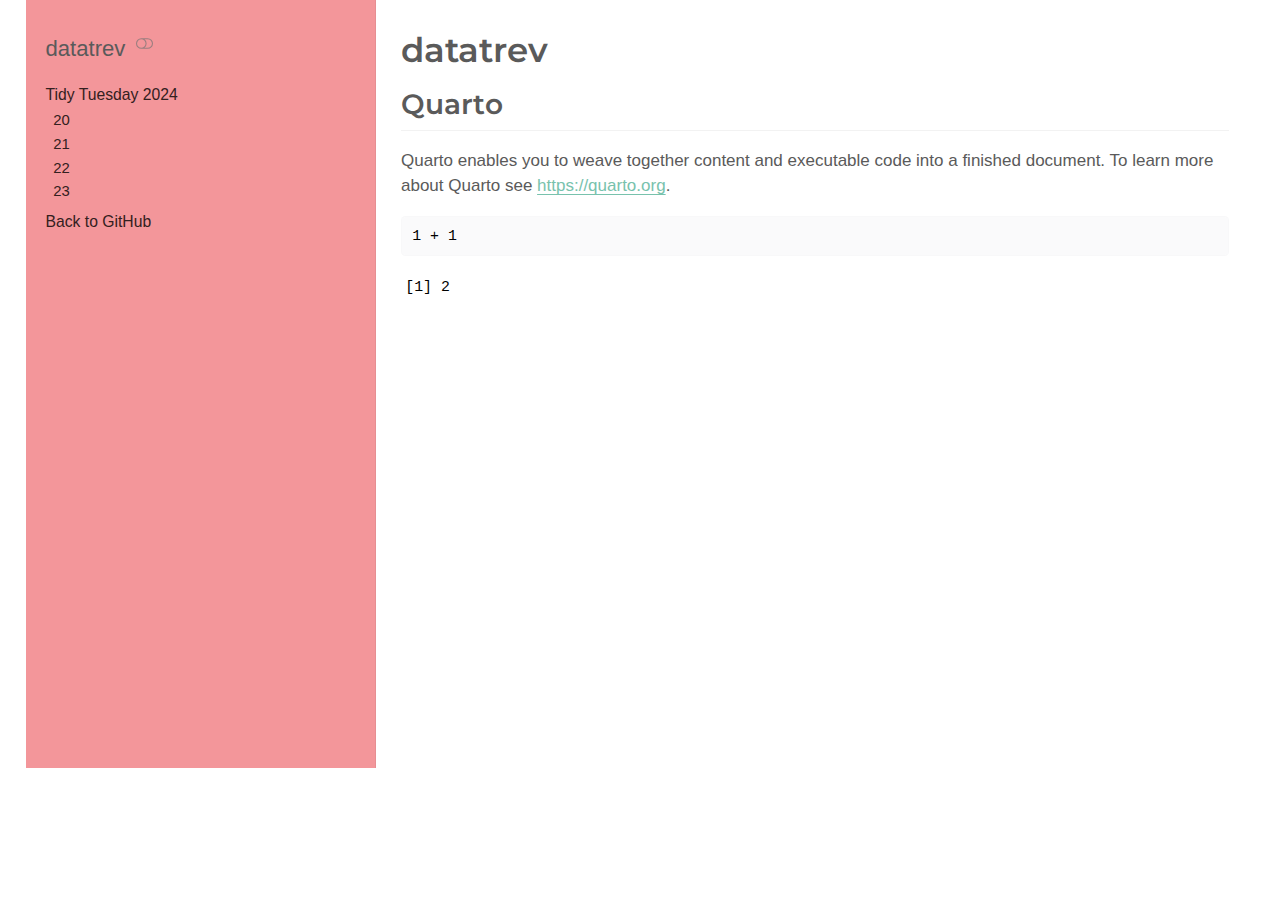
